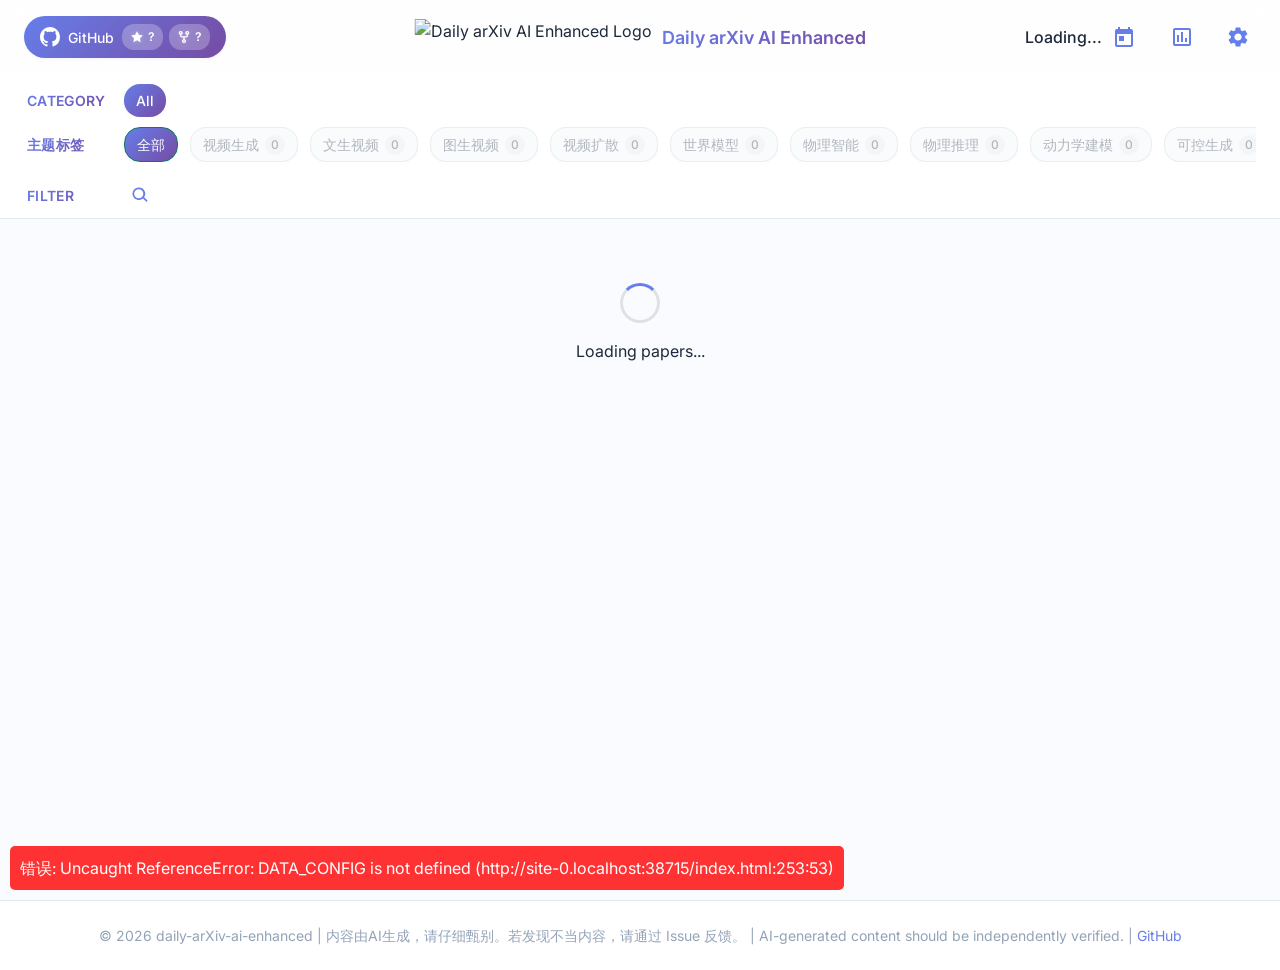
==== index.html @ a00e63d7 "feat: add daily arxiv tagging and search website" ====
<!DOCTYPE html>
<html lang="zh-CN">
<head>
    <meta charset="UTF-8">
    <meta name="viewport" content="width=device-width, initial-scale=1.0">
    <meta name="description" content="daily arxiv ai-enhanced">
    <title>Daily arXiv AI Enhanced</title>
    <link rel="icon" type="image/png" href="assets/logo2-removebg-preview.png">
    <link rel="shortcut icon" type="image/png" href="assets/logo2-removebg-preview.png">
    <link rel="stylesheet" href="css/styles.css">
    <link rel="stylesheet" href="https://fonts.googleapis.com/css2?family=Inter:wght@300;400;500;600;700&display=swap">
    <link rel="stylesheet" href="https://cdn.jsdelivr.net/npm/flatpickr/dist/flatpickr.min.css">
    <script src="https://cdn.jsdelivr.net/npm/flatpickr"></script>

    <!-- Authentication Scripts -->
    <script src="js/auth-config.js"></script>
    <script src="js/auth.js"></script>
    <!-- Data Source Configuration -->
    <script src="js/data-config.js"></script>
    <script>
        // Check authentication on page load
        Auth.requireAuth();

        // Show logout button only if password protection is enabled
        document.addEventListener('DOMContentLoaded', function() {
            const logoutButton = document.getElementById('logoutButton');
            if (logoutButton && Auth.isPasswordEnabled()) {
                logoutButton.style.display = '';
            }
        });
    </script>

    <script>
        window.onerror = function(message, source, lineno, colno, error) {
            const errorDiv = document.createElement('div');
            errorDiv.style.position = 'fixed';
            errorDiv.style.bottom = '10px';
            errorDiv.style.left = '10px';
            errorDiv.style.backgroundColor = 'rgba(255, 0, 0, 0.8)';
            errorDiv.style.color = 'white';
            errorDiv.style.padding = '10px';
            errorDiv.style.borderRadius = '5px';
            errorDiv.style.zIndex = '10000';
            errorDiv.style.maxWidth = '80%';
            errorDiv.textContent = `错误: ${message} (${source}:${lineno}:${colno})`;
            document.body.appendChild(errorDiv);
            
            setTimeout(() => errorDiv.remove(), 5000);
            
            return false;
        };
    </script>
</head>
<body>
    <div class="app-container">
        <header>
            <div class="header-content">
                <div class="header-left">
                    <a id="headerRepositoryLink" href="#" target="_blank" rel="noopener" class="github-button">
                        <svg height="20" width="20" viewBox="0 0 16 16" fill="currentColor" xmlns="http://www.w3.org/2000/svg">
                            <path fill-rule="evenodd" d="M8 0C3.58 0 0 3.58 0 8c0 3.54 2.29 6.53 5.47 7.59.4.07.55-.17.55-.38 0-.19-.01-.82-.01-1.49-2.01.37-2.53-.49-2.69-.94-.09-.23-.48-.94-.82-1.13-.28-.15-.68-.52-.01-.53.63-.01 1.08.58 1.23.82.72 1.21 1.87.87 2.33.66.07-.52.28-.87.51-1.07-1.78-.2-3.64-.89-3.64-3.95 0-.87.31-1.59.82-2.15-.08-.2-.36-1.02.08-2.12 0 0 .67-.21 2.2.82.64-.18 1.32-.27 2-.27.68 0 1.36.09 2 .27 1.53-1.04 2.2-.82 2.2-.82.44 1.1.16 1.92.08 2.12.51.56.82 1.27.82 2.15 0 3.07-1.87 3.75-3.65 3.95.29.25.54.73.54 1.48 0 1.07-.01 1.93-.01 2.2 0 .21.15.46.55.38A8.013 8.013 0 0016 8c0-4.42-3.58-8-8-8z"></path>
                        </svg>
                        <span class="github-text">GitHub</span>
                        <div class="github-stats">
                            <div class="star-badge">
                                <svg width="14" height="14" viewBox="0 0 24 24" fill="currentColor">
                                    <path d="M12 2l3.09 6.26L22 9.27l-5 4.87 1.18 6.88L12 17.77l-6.18 3.25L7 14.14 2 9.27l6.91-1.01L12 2z"/>
                                </svg>
                                <span class="star-count" id="starCount">-</span>
                            </div>
                            <div class="fork-badge">
                                <svg width="14" height="14" viewBox="0 0 16 16" fill="currentColor">
                                    <path d="M5 5.372v.878c0 .414.336.75.75.75h4.5a.75.75 0 0 0 .75-.75v-.878a2.25 2.25 0 1 1 1.5 0v.878a2.25 2.25 0 0 1-2.25 2.25h-1.5v2.128a2.251 2.251 0 1 1-1.5 0V8.5h-1.5A2.25 2.25 0 0 1 3.5 6.25v-.878a2.25 2.25 0 1 1 1.5 0ZM5 3.25a.75.75 0 1 0-1.5 0 .75.75 0 0 0 1.5 0Zm6.75.75a.75.75 0 1 0 0-1.5.75.75 0 0 0 0 1.5Zm-3 8.75a.75.75 0 1 0-1.5 0 .75.75 0 0 0 1.5 0Z"/>
                                </svg>
                                <span class="fork-count" id="forkCount">-</span>
                            </div>
                        </div>
                    </a>
                </div>
                
                <div class="header-center">
                    <a href="index.html" class="site-logo">
                        <img src="assets/logo2-removebg-preview.png" alt="Daily arXiv AI Enhanced Logo" class="logo-image">
                        <span class="site-title">Daily arXiv AI Enhanced</span>
                    </a>
                </div>
                
                <div class="header-controls">
                    <div class="date-selector">
                        <div class="date-display">
                            <span id="currentDate">Loading...</span>
                            <button id="calendarButton" class="icon-button">
                                <svg width="24" height="24" viewBox="0 0 24 24" fill="none" xmlns="http://www.w3.org/2000/svg">
                                    <path d="M19 4H18V2H16V4H8V2H6V4H5C3.89 4 3.01 4.9 3.01 6L3 20C3 21.1 3.89 22 5 22H19C20.1 22 21 21.1 21 20V6C21 4.9 20.1 4 19 4ZM19 20H5V9H19V20ZM7 11H12V16H7V11Z" fill="currentColor"/>
                                </svg>
                            </button>
                        </div>
                    </div>
                    <a href="statistic.html" class="icon-button" title="Statistics">
                        <svg width="24" height="24" viewBox="0 0 24 24" fill="none" xmlns="http://www.w3.org/2000/svg">
                            <path d="M9 17H7V10H9V17ZM13 17H11V7H13V17ZM17 17H15V13H17V17ZM19 19H5V5H19V19.1V19ZM19 3H5C3.9 3 3 3.9 3 5V19C3 20.1 3.9 21 5 21H19C20.1 21 21 20.1 21 19V5C21 3.9 20.1 3 19 3Z" fill="currentColor"/>
                        </svg>
                    </a>
                    <a href="settings.html" class="icon-button" title="Settings">
                        <svg width="24" height="24" viewBox="0 0 24 24" fill="none" xmlns="http://www.w3.org/2000/svg">
                            <path d="M19.14 12.94c.04-.3.06-.61.06-.94 0-.32-.02-.64-.07-.94l2.03-1.58c.18-.14.23-.41.12-.61l-1.92-3.32c-.12-.22-.37-.29-.59-.22l-2.39.96c-.5-.38-1.03-.7-1.62-.94l-.36-2.54c-.04-.24-.24-.41-.48-.41h-3.84c-.24 0-.43.17-.47.41l-.36 2.54c-.59.24-1.13.57-1.62.94l-2.39-.96c-.22-.08-.47 0-.59.22L2.74 8.87c-.12.21-.08.47.12.61l2.03 1.58c-.05.3-.09.63-.09.94s.02.64.07.94l-2.03 1.58c-.18.14-.23.41-.12.61l1.92 3.32c.12.22.37.29.59.22l2.39-.96c.5.38 1.03.7 1.62.94l.36 2.54c.05.24.24.41.48.41h3.84c.24 0 .44-.17.47-.41l.36-2.54c.59-.24 1.13-.56 1.62-.94l2.39.96c.22.08.47 0 .59-.22l1.92-3.32c.12-.22.07-.47-.12-.61l-2.01-1.58zM12 15.6c-1.98 0-3.6-1.62-3.6-3.6s1.62-3.6 3.6-3.6 3.6 1.62 3.6 3.6-1.62 3.6-3.6 3.6z" fill="currentColor"/>
                        </svg>
                    </a>
                    <button id="logoutButton" onclick="Auth.logout()" class="icon-button" title="Logout" style="border: none; background: transparent; cursor: pointer; color: #e74c3c; display: none;">
                        <svg width="24" height="24" viewBox="0 0 24 24" fill="none" xmlns="http://www.w3.org/2000/svg">
                            <path d="M17 7L15.59 8.41L18.17 11H8V13H18.17L15.59 15.59L17 17L22 12L17 7ZM4 5H12V3H4C2.9 3 2 3.9 2 5V19C2 20.1 2.9 21 4 21H12V19H4V5Z" fill="currentColor"/>
                        </svg>
                    </button>
                    <!-- <div class="view-controls">
                        <button id="toggleView" class="button">
                            <span class="view-icon">
                                <svg width="24" height="24" viewBox="0 0 24 24" fill="none" xmlns="http://www.w3.org/2000/svg">
                                    <path d="M4 11H9V5H4V11ZM4 18H9V12H4V18ZM10 18H15V12H10V18ZM16 18H21V12H16V18ZM10 11H15V5H10V11ZM16 5V11H21V5H16Z" fill="currentColor"/>
                                </svg>
                            </span>
                            <span>View</span>
                        </button>
                    </div> -->
                </div>
            </div>
            <div class="category-nav">
                <div class="category-label-container">
                    <span class="category-nav-label">Category</span>
                    <div class="category-scroll">
                        <button class="category-button active" data-category="all">All</button>
                        <!-- 分类按钮将通过 JavaScript 动态生成 -->
                    </div>
                </div>
                <div class="topic-label-container">
                    <span class="filter-nav-label">主题标签</span>
                    <div class="topic-scroll" id="systemTags">
                        <button class="category-button system-tag-button active" data-system-tag="all">全部</button>
                    </div>
                </div>
                <!-- Filter Tag Container -->
                <div class="filter-label-container">
                    <span class="filter-nav-label">Filter</span>
                    <!-- Text Search (magnifier-triggered) -->
                    <div id="textSearchContainer" class="text-search">
                        <button id="textSearchToggle" class="icon-button" title="Search">
                            <svg width="20" height="20" viewBox="0 0 24 24" fill="none" xmlns="http://www.w3.org/2000/svg">
                                <path d="M10.5 3a7.5 7.5 0 105.07 13.07l3.68 3.68a1 1 0 001.41-1.41l-3.68-3.68A7.5 7.5 0 0010.5 3zm0 2a5.5 5.5 0 110 11 5.5 5.5 0 010-11z" fill="currentColor"/>
                            </svg>
                        </button>
                        <div class="search-input-wrapper" style="display: none;">
                            <input id="textSearchInput" type="text" placeholder="Type to search..." aria-label="Search" />
                            <button id="textSearchClear" class="clear-x" title="Clear" style="display: none;">×</button>
                        </div>
                    </div>
                    <div class="filter-scroll" id="filterTags">
                        <!-- Authors and Keywords will be dynamically added here -->
                    </div>
                </div>
            </div>
        </header>

        <main>
            <div class="date-picker-modal" id="datePickerModal">
                <div class="date-picker-content">
                    <div class="date-picker-body">
                        <h3 class="date-picker-title">Select Date</h3>
                        <div class="flatpickr-container">
                            <input type="text" id="datepicker" placeholder="Select Date" data-input>
                        </div>
                        <div class="date-range-selector">
                            <span class="toggle-label">Range</span>
                            <label class="toggle-switch">
                                <input type="checkbox" id="dateRangeMode">
                                <span class="toggle-slider"></span>
                            </label>
                        </div>
                    </div>
                </div>
            </div>

            <div class="paper-container" id="paperContainer">
                <div class="loading-container">
                    <div class="loading-spinner"></div>
                    <p>Loading papers...</p>
                </div>
            </div>
        </main>

        <div class="paper-modal" id="paperModal">
            <div class="paper-modal-content">
                <div class="paper-modal-header">
                    <h2 id="modalTitle">Details</h2>
                    <button id="closeModal" class="icon-button">
                        <svg width="24" height="24" viewBox="0 0 24 24" fill="none" xmlns="http://www.w3.org/2000/svg">
                            <path d="M19 6.41L17.59 5L12 10.59L6.41 5L5 6.41L10.59 12L5 17.59L6.41 19L12 13.41L17.59 19L19 17.59L13.41 12L19 6.41Z" fill="currentColor"/>
                        </svg>
                    </button>
                </div>
                <div class="paper-modal-body" id="modalBody">
                </div>
                <div class="paper-modal-footer">
                    <div class="paper-navigation">
                        <span class="navigation-hint">← → to navigate • space for random</span>
                        <span id="paperPosition" class="paper-position">-</span>
                    </div>
                    <div class="paper-modal-buttons">
                    <a id="kimiChatLink" href="#" target="_blank" class="button icon-button" title="Open in KimiChat">
                        <svg width="24" height="24" viewBox="0 0 24 24" fill="none" xmlns="http://www.w3.org/2000/svg">
                            <text x="4" y="17" fill="#a42c25" font-family="Arial" font-weight="bold" font-size="14">AI</text>
                        </svg>
                    </a>
                    <a id="pdfLink" href="#" target="_blank" class="button icon-button" title="Open PDF">
                        <svg width="24" height="24" viewBox="0 0 24 24" fill="none" xmlns="http://www.w3.org/2000/svg">
                            <path d="M20 2H8C6.9 2 6 2.9 6 4V16C6 17.1 6.9 18 8 18H20C21.1 18 22 17.1 22 16V4C22 2.9 21.1 2 20 2ZM20 16H8V4H20V16ZM4 6H2V20C2 21.1 2.9 22 4 22H18V20H4V6ZM16 12V9C16 8.45 15.55 8 15 8H13V13H15C15.55 13 16 12.55 16 12ZM14 9H15V12H14V9ZM18 11H19V10H18V9H19V8H17V13H18V11ZM10 11H11C11.55 11 12 10.55 12 10V9C12 8.45 11.55 8 11 8H9V13H10V11ZM10 9H11V10H10V9Z" fill="#a42c25"/>
                        </svg>
                    </a>
                    <a id="htmlLink" href="#" target="_blank" class="button icon-button" title="Open HTML">
                        <svg width="24" height="24" viewBox="0 0 24 24" fill="none" xmlns="http://www.w3.org/2000/svg">
                            <path d="M7 17L3 12L7 7M17 17L21 12L17 7M14 5L10 19" stroke="#a42c25" stroke-width="2" stroke-linecap="round" stroke-linejoin="round"/>
                        </svg>
                    </a>
                    <a id="githubLink" href="#" target="_blank" class="button icon-button" title="Open GitHub" style="display: none;">
                        <svg width="24" height="24" viewBox="0 0 24 24" fill="none" xmlns="http://www.w3.org/2000/svg">
                            <path fill-rule="evenodd" clip-rule="evenodd" d="M12 2C6.477 2 2 6.484 2 12.017c0 4.425 2.865 8.18 6.839 9.504.5.092.682-.217.682-.483 0-.237-.008-.868-.013-1.703-2.782.605-3.369-1.343-3.369-1.343-.454-1.158-1.11-1.466-1.11-1.466-.908-.62.069-.608.069-.608 1.003.07 1.531 1.032 1.531 1.032.892 1.53 2.341 1.088 2.91.832.092-.647.35-1.088.636-1.338-2.22-.253-4.555-1.113-4.555-4.951 0-1.093.39-1.988 1.029-2.688-.103-.253-.446-1.272.098-2.65 0 0 .84-.27 2.75 1.026A9.564 9.564 0 0112 6.844c.85.004 1.705.115 2.504.337 1.909-1.296 2.747-1.027 2.747-1.027.546 1.379.202 2.398.1 2.651.64.7 1.028 1.595 1.028 2.688 0 3.848-2.339 4.695-4.566 4.943.359.309.678.92.678 1.855 0 1.338-.012 2.419-.012 2.747 0 .268.18.58.688.482A10.019 10.019 0 0022 12.017C22 6.484 17.522 2 12 2z" fill="#a42c25"/>
                        </svg>
                    </a>
                    <a id="paperLink" href="#" target="_blank" class="button icon-button primary" title="Open in arXiv">
                        <svg width="24" height="24" viewBox="0 0 246.978 110.119" fill="none" xmlns="http://www.w3.org/2000/svg">
                            <path d="M134.811 46.23l24.36-29.89c1.492-1.989 2.2-3.03 1.492-4.723a5.142 5.142 0 0 0-4.481-3.161h0a4.024 4.024 0 0 0-3.008 1.108L127.035 37.824zM168.108 102.071l-32.363-38.283-.972 1.033-7.789-9.214-7.743-9.357-4.695 5.076a4.769 4.769 0 0 0 .015 6.53l47.786 51.074a3.913 3.913 0 0 0 3.137 1.192 4.394 4.394 0 0 0 4.027-2.818c.724-1.73-.076-3.441-1.403-5.233zM121.05 64.817l6.052 6.485-26.553 28.128a2.98 2.98 0 0 1-2.275 1.194 3.449 3.449 0 0 1-3.241-2.144c-.513-1.231.166-3.15 1.122-4.168l.023-.024.021-.026 24.851-29.448m-.047-1.882l-25.76 30.524c-1.286 1.372-2.084 3.777-1.365 5.5a4.705 4.705 0 0 0 4.4 2.914 4.191 4.191 0 0 0 3.161-1.563l27.382-29.007-7.814-8.372zM69.406 31.884c1.859 0 3.1 1.24 3.985 3.453 1.062-2.213 2.568-3.453 4.694-3.453h14.878a4.062 4.062 0 0 1 4.074 4.074v7.828c0 2.656-1.327 4.074-4.074 4.074-2.656 0-4.074-1.418-4.074-4.074V40.03H78.35a2.411 2.411 0 0 0-2.656 2.745v27.188h10.007c2.658 0 4.074 1.329 4.074 4.074s-1.416 4.074-4.074 4.074H59.311c-2.659 0-3.986-1.328-3.986-4.074s1.327-4.074 3.986-4.074h8.236V40.03h-7.263c-2.656 0-3.985-1.329-3.985-4.074 0-2.658 1.329-4.074 3.985-4.074zM181.068 31.884c2.656 0 4.074 1.416 4.074 4.074v34.007h10.1c2.746 0 4.074 1.329 4.074 4.074s-1.328 4.074-4.074 4.074h-28.607c-2.656 0-4.074-1.328-4.074-4.074s1.418-4.074 4.074-4.074h10.362V40.03h-8.533c-2.744 0-4.073-1.329-4.073-4.074 0-2.658 1.329-4.074 4.073-4.074zm4.22-17.615a5.859 5.859 0 1 1-5.819-5.819 5.9 5.9 0 0 1 5.819 5.819zM246.978 35.958a4.589 4.589 0 0 1-.267 1.594L231.835 75.63a3.722 3.722 0 0 1-3.721 2.48h-5.933a3.689 3.689 0 0 1-3.808-2.48l-15.055-38.081a3.23 3.23 0 0 1-.355-1.594 4.084 4.084 0 0 1 4.164-4.074 3.8 3.8 0 0 1 3.718 2.656l14.348 36.134 13.9-36.134a3.8 3.8 0 0 1 3.72-2.656 4.084 4.084 0 0 1 4.165 4.077zM32.445 31.884c5.018 0 8.206 3.312 8.206 8.4v37.831H5.143A4.813 4.813 0 0 1 0 73.186V60.157a8.256 8.256 0 0 1 7-8.148l25.507-3.572v-8.4H4.141A4.014 4.014 0 0 1 0 35.958c0-2.87 2.143-4.074 4.355-4.074zm.059 38.081V56.672l-24.354 3.4v9.9zM90.373 1.25h.077c1 .024 2.236 1.245 2.589 1.669l.023.028.024.026 46.664 50.433a3.173 3.173 0 0 1-.034 4.336l-4.893 5.2-6.876-8.134L88.487 7.13c-1.508-2.166-1.617-2.836-1.191-3.858a3.353 3.353 0 0 1 3.077-2.02m0-1.25a4.606 4.606 0 0 0-4.231 2.789c-.705 1.692-.2 2.88 1.349 5.1l39.493 47.722 7.789 9.214 5.853-6.221a4.417 4.417 0 0 0 .042-6.042L94.004 2.13S92.291.05 90.48.006z" fill="#a42c25"/>
                        </svg>
                    </a>
                    </div>
                </div>
            </div>
        </div>
    </div>
    
    <footer>
        <div class="footer-content">
            <p>&copy; 2026 daily-arXiv-ai-enhanced | 内容由AI生成，请仔细甄别。若发现不当内容，请通过 Issue 反馈。 | AI-generated content should be independently verified. | <a id="repositoryLink" href="#" target="_blank" rel="noopener">GitHub</a></p>
        </div>
    </footer>

    <!-- 回到顶部按钮 -->
    <button id="backToTop" class="back-to-top" title="back to top">
        <svg width="24" height="24" viewBox="0 0 24 24" fill="none" xmlns="http://www.w3.org/2000/svg">
            <path d="M7 14L12 9L17 14" stroke="currentColor" stroke-width="2" stroke-linecap="round" stroke-linejoin="round"/>
        </svg>
    </button>

    <script src="js/app.js?v=1.1.0"></script>
    <script>
        const repositoryUrl = `https://github.com/${DATA_CONFIG.repoOwner}/${DATA_CONFIG.repoName}`;
        document.getElementById('repositoryLink').href = repositoryUrl;
        document.getElementById('headerRepositoryLink').href = repositoryUrl;
    </script>
</body>
</html>
---- css/styles.css ----
/* 基础样式 */
:root {
  --primary-color: #667eea;
  --secondary-color: #764ba2;
  --accent-color: #6d2dad;
  --gradient-primary: linear-gradient(135deg, #667eea 0%, #764ba2 100%);
  --gradient-light: linear-gradient(135deg, #e0e7ff 0%, #f3e8ff 100%);
  --background-color: #fafbff;
  --card-bg-color: #ffffff;
  --background-hover: #f1f5f9;
  --text-color: #1e293b;
  --text-secondary: #475569;
  --text-tertiary: #94a3b8;
  --border-color: #e2e8f0;
  --border-accent: rgba(102, 126, 234, 0.2);
  --shadow-sm: 0 1px 3px rgba(102, 126, 234, 0.1);
  --shadow-md: 0 4px 15px rgba(102, 126, 234, 0.15);
  --shadow-lg: 0 8px 25px rgba(102, 126, 234, 0.2);
  --radius-sm: 8px;
  --radius-md: 12px;
  --transition: all 0.2s ease;
  --match-highlight: rgba(255, 223, 77, 0.22); /* 更明显的浅黄色背景 */
  --gold-color: #ffd700;
  --gold-dark: #d4af37;
  --gold-gradient: linear-gradient(135deg, #ffd700 0%, #d4af37 100%);
  --author-color: #10b981;
  --author-gradient: linear-gradient(135deg, #10b981 0%, #059669 100%);
  --keyword-color: #8b5cf6;
  --keyword-gradient: linear-gradient(135deg, #8b5cf6 0%, #7c3aed 100%);
}

* {
  margin: 0;
  padding: 0;
  box-sizing: border-box;
}

body {
  font-family: 'Inter', -apple-system, BlinkMacSystemFont, 'Segoe UI', Roboto, Helvetica, Arial, sans-serif;
  background-color: var(--background-color);
  color: var(--text-color);
  line-height: 1.5;
  -webkit-font-smoothing: antialiased;
  -moz-osx-font-smoothing: grayscale;
}

a {
  color: var(--primary-color);
  text-decoration: none;
}

a:hover {
  text-decoration: underline;
}

button {
  cursor: pointer;
  border: none;
  background: none;
  font: inherit;
  color: inherit;
}

.button {
  display: inline-flex;
  align-items: center;
  justify-content: center;
  gap: 8px;
  padding: 8px 16px;
  border-radius: var(--radius-sm);
  font-weight: 500;
  transition: var(--transition);
  background-color: var(--background-hover);
}

.button:hover {
  background-color: var(--border-color);
}

.button.primary {
  background: var(--gradient-primary);
  color: white;
  box-shadow: var(--shadow-sm);
}

.button.primary:hover {
  box-shadow: var(--shadow-md);
  transform: translateY(-1px);
}

.icon-button {
  display: flex;
  align-items: center;
  justify-content: center;
  width: 36px;
  height: 36px;
  border-radius: 50%;
  transition: var(--transition);
  color: var(--primary-color);
}

.icon-button:hover {
  background-color: rgba(102, 126, 234, 0.1);
}

/* 视图控制按钮样式 */
.view-controls {
  display: flex;
  align-items: center;
  gap: 4px;
}

.view-icon {
  display: flex;
  align-items: center;
  justify-content: center;
  margin-right: 2px;
  color: var(--primary-color);
  font-size: 14px;
}

.view-controls .button {
  border: 1px solid var(--border-accent);
  background-color: rgba(102, 126, 234, 0.05);
  padding: 4px 10px;
  font-size: 13px;
}

.view-controls .button:hover {
  background-color: rgba(102, 126, 234, 0.1);
}

.view-controls .button.active {
  background-color: rgba(102, 126, 234, 0.15);
  border-color: var(--primary-color);
  color: var(--primary-color);
  font-weight: 500;
}

/* 布局容器 */
.app-container {
  display: flex;
  flex-direction: column;
  min-height: 100vh;
}

/* 页头 */
header {
  position: sticky;
  top: 0;
  z-index: 100;
  background-color: rgba(255, 255, 255, 0.8);
  backdrop-filter: blur(10px);
  -webkit-backdrop-filter: blur(10px);
  border-bottom: 1px solid var(--border-color);
}

.header-content {
  display: flex;
  justify-content: space-between;
  align-items: center;
  padding: 16px 24px;
  max-width: 1440px;
  margin: 0 auto;
  width: 100%;
}

.header-left {
  display: flex;
  align-items: center;
  gap: 16px;
}

.header-center {
  display: flex;
  align-items: center;
  justify-content: center;
  position: absolute;
  left: 50%;
  transform: translateX(-50%);
}

.site-logo {
  display: flex;
  align-items: center;
  gap: 10px;
  text-decoration: none !important;
  color: var(--text-color);
  transition: var(--transition);
}

.site-logo:hover {
  text-decoration: none;
  opacity: 0.9;
}

.logo-image {
  height: 36px;
  width: auto;
}

.site-title {
  font-size: 18px;
  font-weight: 600;
  background: var(--gradient-primary);
  -webkit-background-clip: text;
  -webkit-text-fill-color: transparent;
  background-clip: text;
}

.header-content h1 {
  font-size: 20px;
  font-weight: 600;
}

.github-button {
  display: flex;
  align-items: center;
  gap: 8px;
  padding: 8px 16px;
  border-radius: 24px;
  background: var(--gradient-primary);
  color: white;
  font-size: 14px;
  font-weight: 500;
  transition: var(--transition);
  text-decoration: none !important;
  box-shadow: var(--shadow-sm);
}

.github-button:hover {
  background: var(--gradient-primary);
  text-decoration: none !important;
  transform: translateY(-1px);
  color: white;
  box-shadow: var(--shadow-md);
}

.github-button svg {
  fill: white;
}

.github-text {
  font-weight: 500;
}

.github-stats {
  display: flex;
  gap: 6px;
}

.star-badge,
.fork-badge {
  display: flex;
  align-items: center;
  gap: 4px;
  background-color: rgba(255, 255, 255, 0.25);
  border-radius: 12px;
  padding: 4px 8px;
  font-size: 12px;
  font-weight: 600;
}

.star-badge svg {
  fill: white;
  filter: drop-shadow(0 0 2px rgba(255, 255, 255, 0.3));
}

.fork-badge svg {
  fill: white;
  filter: drop-shadow(0 0 2px rgba(255, 255, 255, 0.3));
}

.star-count,
.fork-count {
  color: white;
  font-weight: 600;
}

.header-controls {
  display: flex;
  align-items: center;
  gap: 20px;
}

.date-selector {
  display: flex;
  align-items: center;
  gap: 8px;
  border-radius: var(--radius-sm);
  padding: 2px;
}

.date-display {
  display: flex;
  align-items: center;
  gap: 4px;
  font-weight: 500;
  color: var(--text-color);
}

/* 类别导航栏 */
.category-nav {
  background-color: rgba(255, 255, 255, 0.8);
  backdrop-filter: blur(10px);
  -webkit-backdrop-filter: blur(10px);
  position: sticky;
  top: 70px;
  z-index: 10;
  display: flex;
  flex-direction: column;
  align-items: center; /* 居中显示 */
}

.category-nav::-webkit-scrollbar {
  display: none;
}

.category-label-container {
  display: flex;
  align-items: center;
  max-width: 1440px; /* 与main容器的max-width相同 */
  width: 100%;
  padding: 10px 24px 5px 24px; /* 减少上下内边距 */
  margin: 0 auto; /* 居中显示 */
  position: relative;
}

.category-nav-label, .filter-nav-label {
  font-weight: 600;
  background: var(--gradient-primary);
  -webkit-background-clip: text;
  -webkit-text-fill-color: transparent;
  background-clip: text;
  margin-right: 8px; /* 减少右侧间距 */
  white-space: nowrap;
  min-width: 90px; /* 减少宽度从120px到90px */
  letter-spacing: 0.3px; /* 减少字母间距 */
  font-size: 14px; /* 减小字体大小 */
  text-transform: uppercase;
  opacity: 1; /* 增加不透明度 */
  position: relative;
  z-index: 1;
  padding-left: 3px; /* 减少左侧内边距 */
}

/* 删除装饰线的CSS规则 */
.category-nav-label::after, .keyword-nav-label::after {
  content: none; /* 移除装饰线 */
}

.category-scroll {
  display: flex;
  overflow-x: auto;
  gap: 10px;
  -ms-overflow-style: none;
  scrollbar-width: none;
  width: 100%;
  justify-content: flex-start; /* 改为左对齐 */
  flex-wrap: nowrap; /* 禁止换行 */
  white-space: nowrap; /* 确保内容不会换行 */
  /* 添加鼠标滚轮横向滚动支持 */
  overflow-y: hidden;
}

.filter-scroll {
  display: flex;
  overflow-x: auto;
  gap: 10px;
  -ms-overflow-style: none;
  scrollbar-width: none;
  width: 100%;
  justify-content: flex-start; /* 改为左对齐 */
  flex-wrap: nowrap; /* 禁止换行 */
  white-space: nowrap; /* 确保内容不会换行 */
  /* 添加鼠标滚轮横向滚动支持 */
  overflow-y: hidden;
}

.topic-label-container {
  display: flex;
  align-items: center;
  max-width: 1440px;
  width: 100%;
  padding: 5px 24px;
  margin: 0 auto;
}

.topic-scroll {
  display: flex;
  width: 100%;
  gap: 8px;
  overflow-x: auto;
  overflow-y: hidden;
  scrollbar-width: none;
  white-space: nowrap;
}

.topic-scroll::-webkit-scrollbar {
  display: none;
}

.system-tag-button {
  border: 1px solid rgba(16, 120, 92, 0.2);
  background: rgba(16, 120, 92, 0.07);
  color: #0b6b52;
  cursor: pointer;
}

.system-tag-button.active {
  background: #10785c;
  border-color: #10785c;
  color: #fff;
}

.system-tag-button:disabled {
  opacity: 0.42;
  cursor: default;
}

/* Text search UI */
.text-search {
  display: inline-flex;
  align-items: center;
  gap: 8px;
  margin-right: 8px;
}

.text-search .search-input-wrapper {
  display: inline-flex;
  align-items: center;
  gap: 6px;
  background-color: var(--background-hover);
  border: 1px solid var(--border-accent);
  border-radius: 16px;
  padding: 4px 8px;
}

#textSearchInput {
  border: none;
  outline: none;
  background: transparent;
  font-size: 14px;
  color: var(--text-color);
  width: 220px;
}

.text-search .clear-x {
  width: 22px;
  height: 22px;
  border-radius: 50%;
  background-color: rgba(0,0,0,0.08);
  color: var(--text-secondary);
  display: inline-flex;
  align-items: center;
  justify-content: center;
}

.text-search .clear-x:hover {
  background-color: rgba(0,0,0,0.14);
}

.filter-scroll::-webkit-scrollbar {
  display: none;
}

.filter-label-container {
  display: flex;
  align-items: center;
  max-width: 1440px; /* 与main容器的max-width相同 */
  width: 100%;
  padding: 10px 24px 5px 24px; /* 与category标签容器保持一致 */
  margin: 0 auto; /* 居中显示 */
  position: relative;
}

.category-button {
  display: inline-flex;
  align-items: center;
  justify-content: center;
  flex-shrink: 0;
  padding: 6px 12px;
  background-color: var(--background-hover);
  border-radius: 16px;
  font-size: 14px;
  font-weight: 500;
  color: var(--text-secondary);
  transition: var(--transition);
  white-space: nowrap;
  margin: 0 2px;
  box-shadow: 0 1px 2px rgba(0, 0, 0, 0.04);
}

.keyword-tag {
  display: inline-flex;
  align-items: center;
  justify-content: center;
  flex-shrink: 0;
  padding: 6px 12px;
  background-color: var(--background-hover);
  border-radius: 16px;
  font-size: 14px;
  font-weight: 500;
  color: var(--text-secondary);
  transition: var(--transition);
  white-space: nowrap;
  cursor: pointer;
  margin: 0 2px;
  box-shadow: 0 1px 2px rgba(0, 0, 0, 0.04);
}

.category-count {
  display: inline-flex;
  align-items: center;
  justify-content: center;
  margin-left: 6px;
  min-width: 20px;
  height: 20px;
  background-color: rgba(0, 0, 0, 0.05);
  border-radius: 10px;
  font-size: 12px;
  padding: 0 6px;
  transition: var(--transition);
}

.category-button:hover {
  background-color: var(--border-color);
  color: var(--text-color);
}

.keyword-tag:hover {
  background-color: var(--border-color);
  color: var(--text-color);
}

.category-button.active {
  background: var(--gradient-primary);
  color: white;
  box-shadow: var(--shadow-sm);
}

/* 作者按钮样式 */
.author-button {
  background-color: rgba(102, 126, 234, 0.08); /* primary tint */
  color: var(--primary-color);
  border: 1px solid rgba(102, 126, 234, 0.25);
}

.author-button:hover {
  background-color: rgba(102, 126, 234, 0.12);
  border-color: rgba(102, 126, 234, 0.35);
}

.author-button.active {
  background: var(--gradient-primary);
  color: white;
  border-color: var(--primary-color);
  box-shadow: 0 2px 8px rgba(102, 126, 234, 0.25);
}

/* 关键词按钮样式 */
.keyword-button {
  background-color: rgba(167, 139, 250, 0.10); /* accent tint */
  color: var(--accent-color);
  border: 1px solid rgba(167, 139, 250, 0.25);
}

.keyword-button:hover {
  background-color: rgba(167, 139, 250, 0.14);
  border-color: rgba(167, 139, 250, 0.35);
}

.keyword-button.active {
  background: linear-gradient(135deg, var(--accent-color) 0%, var(--secondary-color) 100%);
  color: white;
  border-color: var(--accent-color);
  box-shadow: 0 2px 8px rgba(167, 139, 250, 0.25);
}

.keyword-tag.active {
  background: var(--gradient-primary);
  color: white;
  box-shadow: var(--shadow-sm);
}

.category-button.active .category-count {
  background-color: rgba(255, 255, 255, 0.3);
  color: #fff;
}

/* 标签动画效果 */
.keyword-tag.tag-appear,
.category-button.tag-appear {
  animation: tagAppear 0.3s ease;
}

.keyword-tag.tag-highlight,
.category-button.tag-highlight {
  animation: tagHighlight 1s ease;
}

@keyframes tagAppear {
  0% {
    opacity: 0;
    transform: translateY(10px);
  }
  100% {
    opacity: 1;
    transform: translateY(0);
  }
}

@keyframes tagHighlight {
  0% {
    transform: scale(1);
    box-shadow: 0 0 0 rgba(102, 126, 234, 0.4);
  }
  50% {
    transform: scale(1.05);
    box-shadow: 0 0 8px rgba(102, 126, 234, 0.6);
  }
  100% {
    transform: scale(1);
    box-shadow: 0 0 0 rgba(102, 126, 234, 0.4);
  }
}

/* 主要内容区域 */
main {
  flex: 1;
  padding: 0 24px 24px 24px; /* 修改上边距为0，保持左右下边距 */
  max-width: 1440px;
  margin: 0 auto;
  width: 100%;
}

/* 论文容器 - 网格视图 */
.paper-container {
  display: grid;
  grid-template-columns: repeat(auto-fill, minmax(350px, 1fr));
  gap: 30px;
  margin-top: 24px;
  align-items: flex-start;
}

/* 论文容器 - 列表视图 */
.paper-container.list-view {
  display: flex;
  flex-direction: column;
  gap: 20px;
}

/* 论文卡片 - 网格视图 */
.paper-card {
  background-color: var(--card-bg-color);
  border-radius: var(--radius-md);
  box-shadow: var(--shadow-sm);
  overflow: visible;
  transition: var(--transition);
  cursor: pointer;
  height: auto;
  min-height: 100%;
  display: flex;
  flex-direction: column;
  position: relative;
}

.paper-card:hover {
  box-shadow: var(--shadow-md);
  transform: translateY(-2px);
  background-color: var(--background-light);
}

.paper-card-header {
  padding: 16px;
  border-bottom: 1px solid var(--border-color);
}

.paper-card-title {
  font-size: 16px;
  font-weight: 600;
  margin-bottom: 12px;
  line-height: 1.5;
  overflow: visible;
}

.paper-card-authors {
  font-size: 14px;
  color: var(--text-secondary);
  margin-bottom: 12px;
  line-height: 1.4;
  overflow: visible;
}

/* 作者列表项样式 */
.paper-card-authors .author-item {
  display: inline;
  white-space: nowrap;
}

/* 作者省略号样式 */
.paper-card-authors .author-ellipsis {
  display: inline;
  color: var(--text-tertiary);
  font-weight: 500;
  margin: 0 2px;
  user-select: none;
}

.paper-card-categories {
  display: flex;
  flex-wrap: wrap;
  gap: 6px;
  margin-bottom: 6px;
}

.paper-card-topics,
.modal-topic-tags {
  display: flex;
  flex-wrap: wrap;
  gap: 6px;
  margin-top: 8px;
}

.paper-topic-tag {
  border: 1px solid rgba(16, 120, 92, 0.25);
  background: rgba(16, 120, 92, 0.08);
  color: #0b6b52;
  border-radius: 4px;
  padding: 3px 7px;
  font-size: 12px;
  line-height: 1.25;
  cursor: pointer;
}

.modal-topic-tags .paper-topic-tag {
  cursor: default;
}

.category-tag {
  font-size: 12px;
  padding: 2px 8px;
  border-radius: 12px;
  background-color: var(--background-hover);
  color: var(--text-secondary);
  border: 1px solid var(--border-accent);
}

.paper-card-body {
  padding: 20px;
  flex-grow: 1;
  display: flex;
  flex-direction: column;
}

.paper-card-summary {
  font-size: 14px;
  color: var(--text-secondary);
  line-height: 1.5;
  overflow: visible;
  margin-bottom: 20px;
  border-left: 3px solid var(--primary-color);
  padding-left: 12px;
  background-color: rgba(102, 126, 234, 0.05);
  padding: 12px;
  border-radius: 6px;
}

.paper-card-footer {
  margin-top: auto;
  display: flex;
  justify-content: space-between;
  align-items: center;
}

.paper-card-date {
  font-size: 12px;
  color: var(--text-tertiary);
}

.paper-card-link {
  font-size: 14px;
  color: var(--primary-color);
  font-weight: 500;
}

/* 论文卡片 - 列表视图 */
.list-view .paper-card {
  flex-direction: row;
  align-items: center;
  padding: 16px;
  gap: 20px;
}

.list-view .paper-card-header {
  padding: 0;
  border-bottom: none;
  flex: 1;
}

.list-view .paper-card-body {
  padding: 0;
  flex: 2;
}

.list-view .paper-card-footer {
  margin-top: 0;
  padding: 0;
  flex: 0 0 auto;
}

/* 论文详情模态框 */
.paper-modal {
  display: none;
  position: fixed;
  top: 0;
  left: 0;
  width: 100%;
  height: 100%;
  background-color: rgba(0, 0, 0, 0.5);
  z-index: 1000;
  overflow-y: auto;
  backdrop-filter: blur(5px);
  -webkit-backdrop-filter: blur(5px);
}

.paper-modal.active {
  display: flex;
  justify-content: center;
  align-items: flex-start;
}

.paper-modal-content {
  background-color: var(--card-bg-color);
  border-radius: var(--radius-md);
  box-shadow: var(--shadow-md);
  width: 90%;
  max-width: 800px;
  margin: 60px auto;
  max-height: calc(100vh - 120px);
  display: flex;
  flex-direction: column;
  animation: modalFadeIn 0.3s ease;
}

@keyframes modalFadeIn {
  from {
    opacity: 0;
    transform: translateY(20px);
  }
  to {
    opacity: 1;
    transform: translateY(0);
  }
}

.paper-modal-header {
  padding: 20px;
  border-bottom: 1px solid var(--border-color);
  display: flex;
  justify-content: space-between;
  align-items: center;
  position: relative;
}

.paper-modal-header h2 {
  font-size: 20px;
  font-weight: 600;
}

.paper-modal-body {
  padding: 20px;
  overflow-y: auto;
  flex: 1;
}

.paper-modal-body h3 {
  font-size: 18px;
  font-weight: 600;
  margin-bottom: 16px;
}

.paper-modal-body p {
  margin-bottom: 16px;
  line-height: 1.6;
}

.paper-modal-footer {
  display: flex;
  justify-content: space-between;
  align-items: center;
  gap: 8px;
  padding: 16px;
  border-top: 1px solid var(--border-color);
}

.paper-navigation {
  display: flex;
  flex-direction: column;
  align-items: flex-start;
  gap: 4px;
}

.paper-modal-buttons {
  display: flex;
  gap: 8px;
  align-items: center;
}

.paper-modal-footer .button.icon-button {
  width: 40px;
  height: 40px;
  padding: 8px;
  display: flex;
  align-items: center;
  justify-content: center;
  transition: all 0.2s ease;
  position: relative;
  border: none;
  background: none;
}

.paper-modal-footer .button.icon-button:not(.primary) {
  color: var(--text-primary);
}

.paper-modal-footer .button.icon-button:not(.primary):hover {
  color: var(--primary-color);
  transform: translateY(-1px);
}

/* Special styling for arXiv logo */
.paper-modal-footer #paperLink svg {
  width: 60px;
  height: 27px;
  margin: -2px -10px;
}

.paper-modal-footer .button.icon-button.primary {
  background: none;
}

.paper-modal-footer .button.icon-button.primary:hover {
  transform: translateY(-1px);
}

/* Tooltip styles */
.paper-modal-footer .button.icon-button::after {
  content: attr(title);
  position: absolute;
  bottom: 100%;
  left: 50%;
  transform: translateX(-50%);
  padding: 4px 8px;
  background-color: rgba(0, 0, 0, 0.8);
  color: white;
  font-size: 12px;
  border-radius: 4px;
  white-space: nowrap;
  opacity: 0;
  visibility: hidden;
  transition: all 0.2s ease;
  pointer-events: none;
  margin-bottom: 5px;
}

.paper-modal-footer .button.icon-button:hover::after {
  opacity: 1;
  visibility: visible;
}

.navigation-hint {
  font-size: 12px;
  color: var(--text-tertiary);
  font-weight: 500;
}

.paper-position {
  font-size: 14px;
  color: var(--text-secondary);
  font-weight: 600;
}

/* 日期选择器样式 */
.date-picker-modal {
  position: fixed;
  top: 0;
  left: 0;
  right: 0;
  bottom: 0;
  background-color: rgba(0, 0, 0, 0.5);
  display: flex;
  align-items: center;
  justify-content: center;
  z-index: 1000;
  opacity: 0;
  visibility: hidden;
  transition: var(--transition);
  backdrop-filter: blur(5px);
  -webkit-backdrop-filter: blur(5px);
  pointer-events: none;
}

.date-picker-modal.active {
  opacity: 1;
  visibility: visible;
  pointer-events: auto;
}

.date-picker-content {
  background-color: var(--card-bg-color);
  border-radius: var(--radius-md);
  box-shadow: 0 10px 25px rgba(0, 0, 0, 0.1);
  width: 100%;
  max-width: 360px;
  max-height: 90vh;
  overflow-y: auto;
  animation: modalFadeIn 0.3s ease forwards;
  padding: 24px;
  border: 1px solid rgba(0, 0, 0, 0.08);
}

.date-picker-header {
  display: flex;
  justify-content: space-between;
  align-items: center;
  padding: 16px 20px;
  border-bottom: 1px solid var(--border-color);
}

.date-picker-header h3 {
  font-size: 18px;
  font-weight: 600;
}

.date-picker-body {
  padding: 0;
}

.date-picker-title {
  font-size: 18px;
  font-weight: 600;
  margin: 0 0 16px 0;
  color: var(--primary-color);
  text-align: center;
}

.flatpickr-container {
  margin-bottom: 20px;
  width: 100%;
}

.flatpickr-container input {
  display: none;
}

/* Make flatpickr calendar take full width */
.flatpickr-calendar {
  width: 100% !important;
  max-width: 100% !important;
  padding: 0 !important;
  box-sizing: border-box !important;
  background: transparent !important;
  box-shadow: none !important;
  border: none !important;
}

.flatpickr-months {
  width: 100% !important;
  padding: 0;
  margin-bottom: 10px;
  background-color: transparent !important;
}

.flatpickr-month {
  background-color: transparent !important;
  color: var(--text-color) !important;
}

.flatpickr-current-month {
  padding: 0 !important;
  font-size: 18px !important;
  font-weight: 600 !important;
}

.flatpickr-monthDropdown-months {
  font-weight: 600 !important;
  color: var(--text-color) !important;
}

.flatpickr-prev-month, .flatpickr-next-month {
  padding: 5px !important;
  fill: var(--primary-color) !important;
  color: var(--primary-color) !important;
}

.flatpickr-prev-month:hover, .flatpickr-next-month:hover {
  background-color: rgba(0, 0, 0, 0.05) !important;
  border-radius: 50% !important;
}

.flatpickr-weekdays {
  width: 100% !important;
  background-color: transparent !important;
  margin-bottom: 5px;
}

.flatpickr-weekday {
  height: 28px;
  line-height: 28px;
  flex: 1;
  background-color: transparent !important;
  color: var(--text-secondary) !important;
  font-weight: 500 !important;
  font-size: 14px !important;
}

.flatpickr-days {
  width: 100% !important;
  display: flex !important;
  justify-content: center !important;
  background-color: transparent !important;
}

.dayContainer {
  width: 100% !important;
  min-width: 100% !important;
  max-width: 100% !important;
  display: flex !important;
  flex-wrap: wrap !important;
  /* justify-content: flex-start !important; */
  padding: 0 !important;
}

.flatpickr-day {
  margin: 2px;
  height: 36px !important;
  line-height: 36px !important;
  border-radius: 50% !important;
  /* max-width: 36px !important; */
  width: calc(100% / 7 ) !important;
  flex: 0 0 calc(100% / 7 ) !important;
  display: inline-flex !important;
  justify-content: center !important;
  align-items: center !important;
  box-sizing: border-box !important;
  font-weight: 400 !important;
  color: var(--text-color) !important;
  border: none !important;
}

.flatpickr-day.today {
  border: none !important;
  background-color: rgba(102, 126, 234, 0.1) !important;
  color: var(--primary-color) !important;
  font-weight: 600 !important;
}

.flatpickr-day.selected, 
.flatpickr-day.startRange, 
.flatpickr-day.endRange, 
.flatpickr-day.selected.inRange, 
.flatpickr-day.startRange.inRange, 
.flatpickr-day.endRange.inRange, 
.flatpickr-day.selected:focus, 
.flatpickr-day.startRange:focus, 
.flatpickr-day.endRange:focus, 
.flatpickr-day.selected:hover, 
.flatpickr-day.startRange:hover, 
.flatpickr-day.endRange:hover, 
.flatpickr-day.selected.prevMonthDay, 
.flatpickr-day.startRange.prevMonthDay, 
.flatpickr-day.endRange.prevMonthDay, 
.flatpickr-day.selected.nextMonthDay, 
.flatpickr-day.startRange.nextMonthDay, 
.flatpickr-day.endRange.nextMonthDay {
  background: var(--gradient-primary) !important;
  border-color: var(--primary-color) !important;
  color: white !important;
  font-weight: 600 !important;
  box-shadow: var(--shadow-sm) !important;
}

.flatpickr-day.inRange, 
.flatpickr-day.prevMonthDay.inRange, 
.flatpickr-day.nextMonthDay.inRange, 
.flatpickr-day.today.inRange, 
.flatpickr-day.prevMonthDay.today.inRange, 
.flatpickr-day.nextMonthDay.today.inRange {
  background: rgba(102, 126, 234, 0.15) !important;
  border-color: transparent !important;
  color: var(--text-color) !important;
  box-shadow: none !important;
}

.flatpickr-day:hover, 
.flatpickr-day.prevMonthDay:hover, 
.flatpickr-day.nextMonthDay:hover, 
.flatpickr-day:focus, 
.flatpickr-day.prevMonthDay:focus, 
.flatpickr-day.nextMonthDay:focus {
  background: rgba(0, 0, 0, 0.05) !important;
  border-color: transparent !important;
}

.flatpickr-day.flatpickr-disabled, 
.flatpickr-day.flatpickr-disabled:hover,
.flatpickr-day.prevMonthDay, 
.flatpickr-day.nextMonthDay, 
.flatpickr-day.notAllowed {
  color: rgba(57, 57, 57, 0.3) !important;
  background: transparent !important;
  cursor: not-allowed;
}

.date-range-selector {
  display: flex;
  align-items: center;
  justify-content: center;
  padding: 12px 0;
  border-top: 1px solid var(--border-color);
  background-color: rgba(0, 0, 0, 0.02);
  border-radius: 0 0 var(--radius-md) var(--radius-md);
  margin: 16px -24px -24px -24px;
}

.toggle-switch {
  position: relative;
  display: inline-block;
  width: 42px;
  height: 22px;
  margin: 0 10px;
}

.toggle-switch input {
  opacity: 0;
  width: 0;
  height: 0;
}

.toggle-slider {
  position: absolute;
  cursor: pointer;
  top: 0;
  left: 0;
  right: 0;
  bottom: 0;
  background-color: var(--border-color);
  transition: .3s;
  border-radius: 24px;
  box-shadow: inset 0 1px 3px rgba(0, 0, 0, 0.1);
}

.toggle-slider:before {
  position: absolute;
  content: "";
  height: 16px;
  width: 16px;
  left: 3px;
  top: 50%;
  transform: translateY(-50%);
  background-color: white;
  transition: .3s;
  border-radius: 50%;
  box-shadow: 0 1px 3px rgba(0, 0, 0, 0.15);
}

input:checked + .toggle-slider {
  background: var(--gradient-primary);
}

input:focus + .toggle-slider {
  box-shadow: inset 0 1px 3px rgba(0, 0, 0, 0.1), 0 0 0 2px rgba(102, 126, 234, 0.2);
}

input:checked + .toggle-slider:before {
  transform: translate(20px, -50%);
}

.toggle-label {
  font-size: 13px;
  font-weight: 500;
  color: var(--text-secondary);
  user-select: none;
  min-width: 40px;
  text-align: center;
}

@media (max-width: 768px) {
  .header-content {
    padding: 12px 16px;
  }
  
  .header-center {
    position: static;
    transform: none;
    margin-bottom: 8px;
  }
  
  .header-left {
    display: none;
  }
  
  .header-controls {
    margin-left: auto;
  }
  
  .category-scroll {
    padding: 8px 16px;
    max-width: 100%; /* 在移动端占满宽度 */
    justify-content: flex-start; /* 在移动端左对齐 */
    flex-wrap: nowrap; /* 确保不换行 */
  }
  
  .filter-scroll {
    padding: 0 16px 8px;
    margin-top: -4px;
    gap: 6px;
    max-width: 100%; /* 在移动端占满宽度 */
    justify-content: flex-start; /* 在移动端左对齐 */
    flex-wrap: nowrap; /* 确保不换行 */
  }

  .topic-label-container {
    padding: 4px 16px;
  }
  
  .category-button, .keyword-tag {
    padding: 4px 10px;
    font-size: 12px;
    border-radius: 14px;
    margin: 0 2px; /* 调整为水平边距 */
  }
  
  main {
    padding: 0 16px 16px 16px; /* 调整与类别/关键词区域保持一致 */
    padding-left: 10px;
  }
  
  .paper-container {
    padding: 0;
    margin-top: 16px;
  }
  
  .keyword-tag-container {
    margin: 6px 16px 0;
    padding: 8px 12px;
  }
  
  .keyword-tag-header {
    margin-bottom: 6px;
  }
  
  .keyword-tags {
    gap: 6px;
    min-height: 24px;
    padding: 4px;
  }
  
  .keyword-tags .keyword-tag {
    padding: 3px 8px;
    font-size: 12px;
    border-radius: 12px;
  }
  
  .list-view .paper-card {
    flex-direction: column;
  }
  
  .list-view .paper-card-header,
  .list-view .paper-card-body {
    width: 100%;
  }
  
  .paper-modal-content {
    width: 95%;
    max-height: 85vh;
  }
  
  .paper-sections {
    flex-direction: column;
  }
  
  .date-picker-content {
    width: 95%;
  }
}

/* 加载状态 */
.loading-container {
  display: flex;
  flex-direction: column;
  align-items: center;
  justify-content: center;
  padding: 40px;
  grid-column: 1 / -1;
}

.loading-spinner {
  width: 40px;
  height: 40px;
  border: 3px solid rgba(0, 0, 0, 0.1);
  border-radius: 50%;
  border-top-color: var(--primary-color);
  animation: spinner 1s linear infinite;
  margin-bottom: 16px;
}

@keyframes spinner {
  to {
    transform: rotate(360deg);
  }
}

/* 页脚 */
footer {
  background-color: #fff;
  border-top: 1px solid var(--border-color);
  padding: 24px;
  margin-top: auto;
}

.footer-content {
  max-width: 1440px;
  margin: 0 auto;
  text-align: center;
  color: var(--text-tertiary);
  font-size: 14px;
}

/* 添加对论文索引号和详情部分的样式 */
.paper-card-index {
  font-weight: 600;
  color: white;
  background: var(--gradient-primary);
  width: 28px;
  height: 28px;
  border-radius: 50%;
  display: flex;
  align-items: center;
  justify-content: center;
  font-size: 14px;
  box-shadow: 0 2px 4px rgba(102, 126, 234, 0.2);
  position: absolute;
  top: -10px;
  left: -10px;
  z-index: 5;
}

.paper-sections {
  margin-top: 16px;
  display: grid;
  grid-template-columns: repeat(auto-fit, minmax(300px, 1fr));
  gap: 16px;
}

.paper-section {
  background-color: rgba(102, 126, 234, 0.03);
  border-radius: var(--radius-sm);
  padding: 16px;
  border-left: 3px solid var(--primary-color);
}

.paper-section h4 {
  margin-top: 0;
  margin-bottom: 8px;
  color: var(--primary-color);
  font-size: 16px;
}

.original-abstract {
  font-style: italic;
  border-left: 3px solid var(--border-color);
  padding-left: 16px;
  color: var(--text-secondary);
}

/* 在列表视图中调整索引显示 */
.list-view .paper-card-index {
  position: relative;
  top: auto;
  left: auto;
  margin-right: 12px;
  margin-top: auto;
  margin-bottom: auto;
}

/* 设置模态框样式 */
.settings-modal {
  position: fixed;
  top: 0;
  left: 0;
  width: 100%;
  height: 100%;
  background-color: rgba(15, 23, 42, 0.6);
  backdrop-filter: blur(4px);
  z-index: 1000;
  display: flex;
  justify-content: center;
  align-items: center;
  opacity: 0;
  visibility: hidden;
  transition: opacity 0.3s ease, visibility 0.3s ease;
}

.settings-modal.active {
  opacity: 1;
  visibility: visible;
}

.settings-modal-content {
  background-color: var(--card-bg-color);
  border-radius: var(--radius-md);
  width: 90%;
  max-width: 600px;
  max-height: 85vh;
  box-shadow: var(--shadow-lg);
  display: flex;
  flex-direction: column;
  transform: translateY(20px);
  transition: transform 0.3s cubic-bezier(0.34, 1.56, 0.64, 1);
  overflow: hidden;
}

.settings-modal.active .settings-modal-content {
  transform: translateY(0);
}

.settings-modal-header {
  display: flex;
  justify-content: space-between;
  align-items: center;
  padding: 20px 24px;
  border-bottom: 1px solid var(--border-color);
}

.settings-modal-header h2 {
  font-size: 20px;
  font-weight: 600;
  margin: 0;
  background: var(--gradient-primary);
  -webkit-background-clip: text;
  -webkit-text-fill-color: transparent;
  background-clip: text;
}

.settings-modal-body {
  padding: 24px;
  overflow-y: auto;
  max-height: calc(85vh - 140px);
}

.settings-section {
  margin-bottom: 28px;
}

.settings-section:last-child {
  margin-bottom: 0;
}

.settings-section h3 {
  font-size: 16px;
  font-weight: 600;
  margin-bottom: 16px;
  color: var(--text-color);
}

.settings-item {
  margin-bottom: 20px;
  display: flex;
  align-items: center;
  justify-content: space-between;
}

.settings-item:last-child {
  margin-bottom: 0;
}

.settings-item label {
  font-size: 14px;
  font-weight: 500;
  color: var(--text-secondary);
}

.settings-input {
  background-color: var(--background-color);
  border: 1px solid var(--border-color);
  border-radius: var(--radius-sm);
  padding: 8px 12px;
  font-size: 14px;
  color: var(--text-color);
  transition: var(--transition);
  width: 180px;
}

.settings-input:focus {
  border-color: var(--primary-color);
  outline: none;
  box-shadow: 0 0 0 2px rgba(102, 126, 234, 0.2);
}

.settings-modal-footer {
  display: flex;
  justify-content: flex-end;
  gap: 12px;
  padding: 16px 24px;
  border-top: 1px solid var(--border-color);
}

.tag-selector {
  display: flex;
  flex-direction: column;
  gap: 8px;
  width: 180px;
}

.selected-tags {
  display: flex;
  flex-wrap: wrap;
  gap: 8px;
  margin-bottom: 8px;
}

.selected-tags .category-tag {
  display: inline-flex;
  align-items: center;
  background-color: rgba(102, 126, 234, 0.1);
  color: var(--primary-color);
  border-radius: 16px;
  padding: 4px 12px;
  font-size: 12px;
  font-weight: 500;
  cursor: pointer;
  transition: var(--transition);
}

.selected-tags .category-tag:hover {
  background-color: rgba(102, 126, 234, 0.2);
}

.range-selector {
  display: flex;
  align-items: center;
  gap: 12px;
  width: 180px;
}

.settings-range {
  flex: 1;
  height: 4px;
  -webkit-appearance: none;
  appearance: none;
  background: var(--gradient-light);
  border-radius: 2px;
  outline: none;
}

.settings-range::-webkit-slider-thumb {
  -webkit-appearance: none;
  appearance: none;
  width: 16px;
  height: 16px;
  border-radius: 50%;
  background: var(--gradient-primary);
  cursor: pointer;
  box-shadow: var(--shadow-sm);
}

.settings-range::-moz-range-thumb {
  width: 16px;
  height: 15px;
  border-radius: 50%;
  background: var(--gradient-primary);
  cursor: pointer;
  box-shadow: var(--shadow-sm);
  border: none;
}

#fontSizeValue {
  font-size: 14px;
  color: var(--text-secondary);
  min-width: 40px;
  text-align: right;
}

@media (max-width: 768px) {
  .settings-item {
    flex-direction: column;
    align-items: flex-start;
    gap: 8px;
  }
  
  .settings-input, 
  .tag-selector,
  .range-selector {
    width: 100%;
  }
}

.clear-button {
  background-color: var(--text-tertiary);
  color: white;
  font-size: 13px;
  padding: 4px 10px;
  margin: 4px 2px; /* 添加边距与其他按钮一致 */
}

.clear-button:hover {
  background-color: var(--text-secondary);
}

/* 类别标签和关键词标签样式 */
.category-label {
  font-weight: 600;
  color: var(--text-color);
  margin-right: 6px;
}

.keyword-label {
  font-weight: 600;
  color: var(--text-color);
  margin-right: 6px;
  white-space: nowrap;
  margin-left: 0;
  min-width: 90px; /* 减少宽度从120px到90px，与Category标签保持一致 */
}

.author-label {
  font-weight: 600;
  color: var(--text-color);
  margin-right: 6px;
  white-space: nowrap;
  margin-left: 0;
  min-width: 90px; /* 与Category和Keyword标签保持一致 */
}

.logic-indicator {
  display: inline-flex;
  align-items: center;
  justify-content: center;
  background: var(--gradient-primary);
  color: white;
  border-radius: 12px;
  padding: 3px 8px;
  font-size: 12px;
  font-weight: 600;
  margin-right: 8px;
  box-shadow: 0 1px 3px rgba(0, 0, 0, 0.1);
  letter-spacing: 0.5px;
}

.filter-logic-hint {
  font-size: 11px;
  opacity: 0.85;
  font-weight: 500;
  margin-left: 4px;
  letter-spacing: 0;
  text-transform: none;
}

  padding-left: 3px; /* 减少左侧内边距 */
}


.author-tag {
  display: inline-flex;
  align-items: center;
  justify-content: center;
  padding: 4px 12px;
  margin-right: 8px;
  background-color: var(--tag-bg);
  color: var(--text-secondary);
  border-radius: 16px;
  font-size: 13px;
  font-weight: 500;
  cursor: pointer;
  transition: all 0.2s ease;
  user-select: none;
}

.author-tag.active {
  background: var(--gradient-primary);
  color: white;
  box-shadow: 0 2px 4px rgba(0, 0, 0, 0.1);
}

.author-tag:hover {
  background-color: var(--tag-hover-bg);
}

.author-tag.active:hover {
  background: var(--gradient-primary-hover);
}

/* 高亮样式 */
.keyword-highlight {
  background-color: rgba(255, 215, 0, 0.15);
  border-radius: 3px;
  padding: 0 2px;
  font-weight: inherit;
  color: inherit;
  position: relative;
  display: inline-block;
  box-shadow: 0 0 0 1px rgba(255, 215, 0, 0.3);
  transition: all 0.2s ease;
}

.keyword-highlight:hover {
  background-color: rgba(255, 215, 0, 0.25);
  box-shadow: 0 0 0 1px rgba(255, 215, 0, 0.4);
}

.author-highlight {
  background-color: rgba(255, 215, 0, 0.12);
  border-radius: 3px;
  padding: 0 2px;
  font-weight: inherit;
  color: inherit;
  position: relative;
  display: inline-block;
  box-shadow: 0 0 0 1px rgba(255, 215, 0, 0.25);
  transition: all 0.2s ease;
}

.author-highlight:hover {
  background-color: rgba(255, 215, 0, 0.2);
  box-shadow: 0 0 0 1px rgba(255, 215, 0, 0.35);
}

.paper-modal-body .highlight-info .keyword-sample {
  background-color: rgba(255, 215, 0, 0.15);
  border: 1px solid rgba(255, 215, 0, 0.3);
}

.paper-modal-body .highlight-info .author-sample {
  background-color: rgba(255, 215, 0, 0.12);
  border: 1px solid rgba(255, 215, 0, 0.25);
}

/* 添加一个高亮动画效果 */
@keyframes highlightPulse {
  0% {
    box-shadow: 0 0 0 1px rgba(102, 126, 234, 0.3);
  }
  50% {
    box-shadow: 0 0 0 2px rgba(102, 126, 234, 0.5);
  }
  100% {
    box-shadow: 0 0 0 1px rgba(102, 126, 234, 0.3);
  }
}

.paper-card:hover .keyword-highlight,
.paper-card:hover .author-highlight {
  animation: highlightPulse 1.5s ease-in-out infinite;
}

/* 在弹窗中也保持高亮的良好显示 */
.paper-modal-body .keyword-highlight,
.paper-modal-body .author-highlight {
  display: inline;
  line-height: inherit;
}

/* 当同时存在关键词和作者高亮时，在模态窗口中显示一个提示 */
.paper-modal-body .highlight-info {
  margin-top: 10px;
  font-size: 12px;
  color: var(--text-tertiary);
  display: flex;
  gap: 10px;
}

.paper-modal-body .highlight-info span {
  display: flex;
  align-items: center;
  gap: 4px;
}

.paper-modal-body .highlight-info .sample {
  width: 12px;
  height: 12px;
  border-radius: 2px;
}

/* 匹配论文卡片的高亮样式 */
.paper-card.matched-paper {
  box-shadow: 0 0 0 2px var(--gold-color), var(--shadow-md);
  background-color: var(--match-highlight);
  position: relative;
  z-index: 2;
  border: 1px solid rgba(255, 215, 0, 0.45);
}

.paper-card.matched-paper:hover {
  box-shadow: 0 0 0 2px var(--gold-color), var(--shadow-lg);
  transform: translateY(-3px);
  border: 1px solid rgba(255, 215, 0, 0.5);
}

/* 移除这个 ::after 星星，只使用 .match-badge */
.paper-card.matched-paper::after {
  display: none;
}

/* 保留原始的关键帧动画，因为其他地方可能会用到 */
@keyframes goldPulse {
  0% {
    box-shadow: 0 0 0 0 rgba(255, 215, 0, 0.7);
  }
  70% {
    box-shadow: 0 0 0 8px rgba(255, 215, 0, 0);
  }
  100% {
    box-shadow: 0 0 0 0 rgba(255, 215, 0, 0);
  }
}

/* 为匹配论文添加列表视图的特殊样式 */
.list-view .paper-card.matched-paper {
  border-left: 4px solid var(--gold-color);
}

/* 优化移动端显示效果 */
@media (max-width: 768px) {
  .paper-card.matched-paper::after {
    top: -4px;
    right: -4px;
    width: 20px;
    height: 20px;
    background-size: 12px 12px;
  }
}

/* 匹配论文在详情页中的样式 */
.matched-paper-details {
  position: relative;
  border-left: 4px solid var(--gold-color);
  padding-left: 16px;
  background-color: var(--match-highlight);
  border-radius: var(--radius-md);
  padding: 20px;
  box-shadow: inset 0 0 0 1px rgba(255, 215, 0, 0.3);
}

.match-indicator {
  position: absolute;
  top: -10px;
  right: 10px;
  background: var(--gold-gradient);
  color: white;
  font-size: 12px;
  font-weight: 600;
  padding: 4px 12px 4px 28px;
  border-radius: 12px;
  box-shadow: 0 2px 4px rgba(212, 175, 55, 0.4);
  z-index: 1;
  letter-spacing: 0.5px;
  animation: fadeIn 0.5s ease-out;
  background-image: url("data:image/svg+xml,%3Csvg xmlns='http://www.w3.org/2000/svg' width='14' height='14' viewBox='0 0 24 24' fill='none' stroke='white' stroke-width='2.5' stroke-linecap='round' stroke-linejoin='round'%3E%3Cpath d='M12 2L15.09 8.26L22 9.27L17 14.14L18.18 21.02L12 17.77L5.82 21.02L7 14.14L2 9.27L8.91 8.26L12 2z'/%3E%3C/svg%3E");
  background-repeat: no-repeat;
  background-position: 8px center;
  background-size: 14px 14px;
}

@keyframes fadeIn {
  from { opacity: 0; transform: translateY(-10px); }
  to { opacity: 1; transform: translateY(0); }
}

@media (max-width: 768px) {
  .matched-paper-details {
    padding: 15px;
  }
  
  .match-indicator {
    font-size: 11px;
    padding: 3px 10px;
    top: -8px;
    right: 8px;
  }
}

/* 匹配标记样式 */
.match-badge {
  position: absolute;
  top: -6px;
  right: -6px;
  width: 24px;
  height: 24px;
  background: var(--gold-gradient);
  border-radius: 50%;
  display: flex;
  align-items: center;
  justify-content: center;
  box-shadow: 0 2px 6px rgba(212, 175, 55, 0.5);
  z-index: 5;
  background-image: url("data:image/svg+xml,%3Csvg xmlns='http://www.w3.org/2000/svg' width='14' height='14' viewBox='0 0 24 24' fill='white' stroke='white' stroke-width='1' stroke-linecap='round' stroke-linejoin='round'%3E%3Cpath d='M12 2L15.09 8.26L22 9.27L17 14.14L18.18 21.02L12 17.77L5.82 21.02L7 14.14L2 9.27L8.91 8.26L12 2z'/%3E%3C/svg%3E");
  background-repeat: no-repeat;
  background-position: center;
  background-size: 14px 14px;
  animation: goldPulse 2s infinite;
  cursor: help;
}

@keyframes starShine {
  0% { 
    transform: scale(1) rotate(0deg); 
    box-shadow: 0 2px 6px rgba(212, 175, 55, 0.5);
  }
  50% { 
    transform: scale(1.1) rotate(5deg); 
    box-shadow: 0 2px 10px rgba(255, 215, 0, 0.7);
  }
  100% { 
    transform: scale(1) rotate(0deg); 
    box-shadow: 0 2px 6px rgba(212, 175, 55, 0.5);
  }
}

.list-view .match-badge {
  position: absolute;
  top: -6px; 
  right: -6px;
  transform: none;
}

@media (max-width: 768px) {
  .match-badge {
    width: 20px;
    height: 20px;
    background-size: 12px 12px;
    top: -4px;
    right: -4px;
  }
}

/* 匹配信息样式 */
.match-info {
  display: flex;
  align-items: flex-start;
  gap: 15px;
  margin: 16px 0;
  padding: 15px;
  background-color: rgba(255, 215, 0, 0.05);
  border-radius: var(--radius-sm);
  border: 1px solid rgba(255, 215, 0, 0.2);
  position: relative;
}

.match-star-icon {
  flex-shrink: 0;
  width: 36px;
  height: 36px;
  background: var(--gold-gradient);
  border-radius: 50%;
  display: flex;
  align-items: center;
  justify-content: center;
  box-shadow: 0 2px 8px rgba(212, 175, 55, 0.4);
  background-image: url("data:image/svg+xml,%3Csvg xmlns='http://www.w3.org/2000/svg' width='20' height='20' viewBox='0 0 24 24' fill='white' stroke='white' stroke-width='1' stroke-linecap='round' stroke-linejoin='round'%3E%3Cpath d='M12 2L15.09 8.26L22 9.27L17 14.14L18.18 21.02L12 17.77L5.82 21.02L7 14.14L2 9.27L8.91 8.26L12 2z'/%3E%3C/svg%3E");
  background-repeat: no-repeat;
  background-position: center;
  background-size: 20px 20px;
  animation: starTwinkle 4s infinite;
}

@keyframes starTwinkle {
  0%, 100% {
    transform: scale(1);
    opacity: 1;
  }
  50% {
    transform: scale(1.15);
    opacity: 0.9;
    box-shadow: 0 2px 12px rgba(255, 215, 0, 0.7);
  }
}

.match-details {
  flex-grow: 1;
}

.match-details h4 {
  margin: 0 0 8px 0;
  color: var(--gold-dark);
  font-size: 16px;
  font-weight: 600;
}

.match-details p {
  margin: 0;
  color: var(--text-secondary);
  font-size: 14px;
  line-height: 1.5;
}

@media (max-width: 768px) {
  .match-info {
    padding: 12px;
    gap: 12px;
  }
  
  .match-star-icon {
    width: 30px;
    height: 30px;
    background-size: 16px 16px;
  }
  
  .match-details h4 {
    font-size: 15px;
  }
  
  .match-details p {
    font-size: 13px;
  }
}

/* 在移动端优化高亮样式 */
@media (max-width: 768px) {
  .keyword-highlight, .author-highlight {
    padding: 0 1px;
    border-radius: 2px;
  }
}

/* Paper index badge for modal titles */
.paper-index-badge {
  font-weight: 600;
  color: white;
  background: var(--gradient-primary);
  width: 32px;
  height: 32px;
  border-radius: 50%;
  display: flex;
  align-items: center;
  justify-content: center;
  font-size: 14px;
  box-shadow: 0 2px 4px rgba(102, 126, 234, 0.2);
  position: absolute;
  top: -12px;
  left: -12px;
  z-index: 5;
}

/* Random paper indicator */
.random-paper-indicator {
  position: fixed;
  top: 20px;
  right: 20px;
  background: var(--accent-color);
  color: white;
  padding: 8px 16px;
  border-radius: 20px;
  font-size: 12px;
  font-weight: 600;
  z-index: 10001;
  display: flex;
  align-items: center;
  gap: 6px;
  animation: fadeInOut 3s ease-in-out;
  box-shadow: var(--shadow-md);
}

.random-paper-indicator::before {
  content: "🎲";
  font-size: 14px;
}

@keyframes fadeInOut {
  0% { 
    opacity: 0; 
    transform: translateY(-10px) scale(0.9);
  }
  20% { 
    opacity: 1; 
    transform: translateY(0) scale(1);
  }
  80% { 
    opacity: 1; 
    transform: translateY(0) scale(1);
  }
  100% { 
    opacity: 0; 
    transform: translateY(-10px) scale(0.9);
  }
}

@media (max-width: 768px) {
  .random-paper-indicator {
    top: 10px;
    right: 10px;
    padding: 6px 12px;
    font-size: 11px;
  }

}

.pdf-preview-section {
  margin-top: 2rem;
  border-top: 1px solid #eee;
  padding-top: 1rem;
}

.pdf-header {
  display: flex;
  align-items: center;
  justify-content: space-between;
  margin-bottom: 1rem;
}

.pdf-expand-btn {
  background: none;
  border: none;
  cursor: pointer;
  padding: 8px;
  border-radius: 4px;
  transition: background-color 0.2s;
}

.pdf-expand-btn:hover {
  background-color: rgba(0, 0, 0, 0.05);
}

.pdf-expand-btn svg {
  fill: #666;
  transition: fill 0.2s;
}

.pdf-expand-btn:hover svg {
  fill: #333;
}

.pdf-container {
  transition: all 0.3s ease;
}

.pdf-overlay {
  position: fixed;
  top: 0;
  left: 0;
  right: 0;
  bottom: 0;
  background-color: rgba(0, 0, 0, 0.5);
  z-index: 999; /* 确保在模态框之上，但在展开的PDF之下 */
}

.pdf-container.expanded {
  position: fixed;
  top: 50%;
  left: 50%;
  transform: translate(-50%, -50%);
  width: 90vw;
  height: 90vh;
  z-index: 1000;
  background: white;
  box-shadow: 0 4px 12px rgba(0, 0, 0, 0.15);
}

.pdf-container.expanded iframe {
  height: 100% !important;
}

.pdf-container {
  background: #f5f5f5;
  border-radius: 8px;
  padding: 1rem;
  margin-top: 1rem;
  box-shadow: 0 2px 4px rgba(0, 0, 0, 0.1);
}

.pdf-container iframe {
  border-radius: 4px;
  background: white;
  display: block;
  margin: 0 auto;
}

/* 回到顶部按钮样式 */
.back-to-top {
  position: fixed;
  bottom: 30px;
  right: 30px;
  width: 50px;
  height: 50px;
  background: white;
  border: none;
  border-radius: 12px;
  color: var(--primary-color);
  cursor: pointer;
  display: flex;
  align-items: center;
  justify-content: center;
  box-shadow: var(--shadow-lg);
  transition: all 0.3s ease;
  opacity: 0;
  visibility: hidden;
  transform: translateY(20px);
  z-index: 1000;
}

.back-to-top:hover {
  transform: translateY(-2px);
  box-shadow: 0 12px 30px rgba(102, 126, 234, 0.2);
  background: var(--gradient-light);
}

.back-to-top:active {
  transform: translateY(0);
}

.back-to-top.visible {
  opacity: 1;
  visibility: visible;
  transform: translateY(0);
}

.back-to-top svg {
  transition: transform 0.2s ease;
}

.back-to-top:hover svg {
  transform: translateY(-1px);
}

/* 响应式设计 */
@media (max-width: 768px) {
  .back-to-top {
    bottom: 20px;
    right: 20px;
    width: 45px;
    height: 45px;
    border-radius: 10px;
  }
  
  .back-to-top svg {
    width: 20px;
    height: 20px;
  }
}

/* GitHub Link Styles */
.github-link {
  display: inline-flex;
  align-items: center;
  padding: 4px 8px;
  background-color: #f6f8fa;
  color: #24292f;
  border: 1px solid rgba(27, 31, 36, 0.15);
  border-radius: 6px;
  font-size: 12px;
  font-weight: 500;
  margin-left: 10px;
  transition: all 0.2s ease;
  text-decoration: none;
}

.github-link:hover {
  background-color: #f3f4f6;
  text-decoration: none;
  border-color: rgba(27, 31, 36, 0.15);
}

.github-link.hot-repo {
  /* background-color: #fff8c5;  Removed yellow background */
  border-color: rgba(27, 31, 36, 0.15);
  color: #24292f;
}

.github-link.outdated-repo {
  /* opacity: 0.7; Removed opacity */
}

.github-stars {
  margin-left: 4px;
  color: #57606a;
}

.hot-icon {
  margin-left: 4px;
}

.warning-icon {
  margin-left: 4px;
}

.paper-card-footer {
  display: flex;
  justify-content: space-between;
  align-items: center;
}

.footer-left {
  display: flex;
  align-items: center;
}
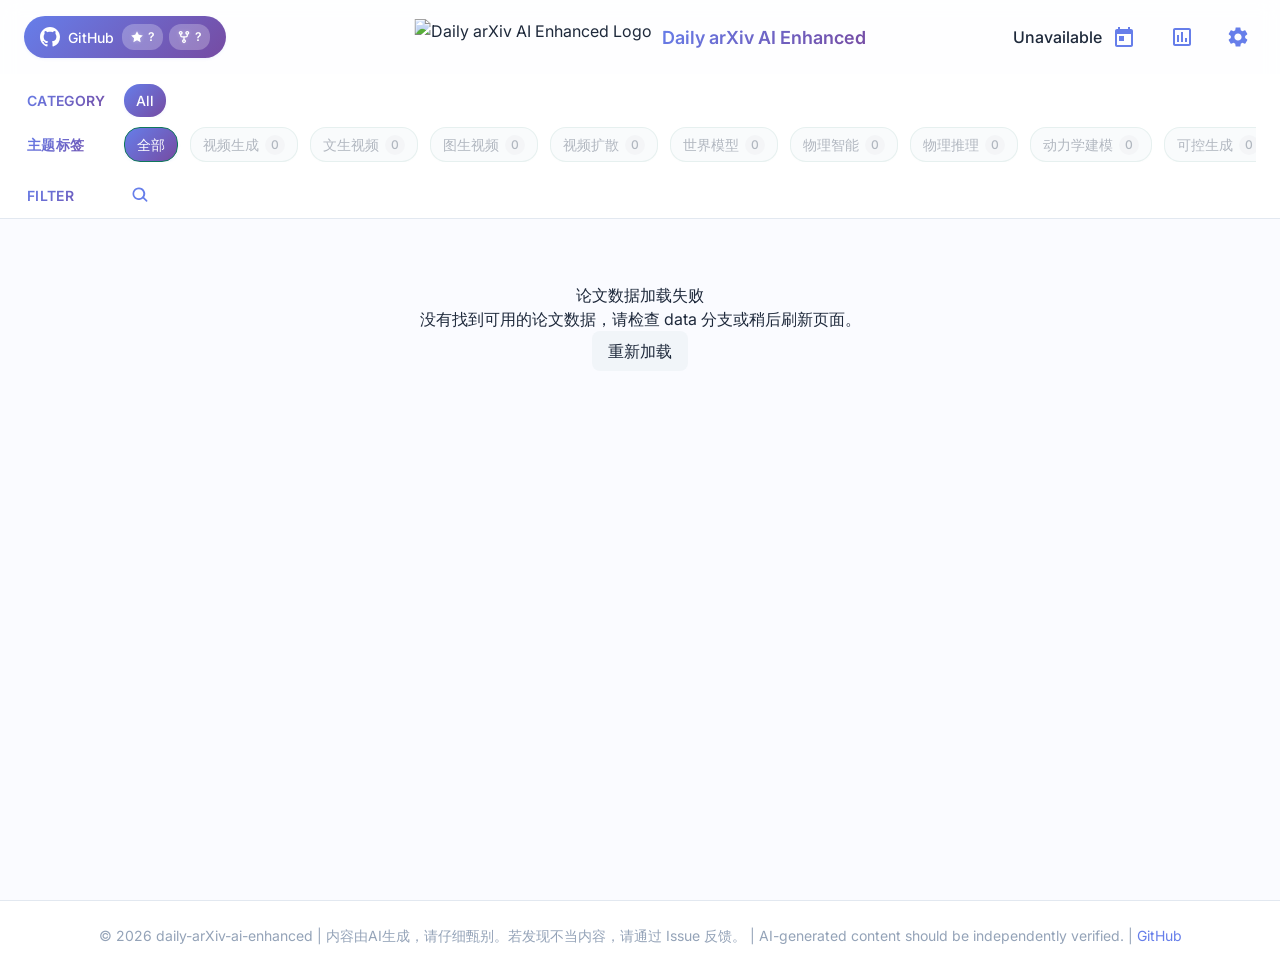
==== commit 54f5d1f2: "fix: prevent infinite loading when data request fails" ====
--- a/index.html
+++ b/index.html
@@ -16,7 +16,7 @@
     <script src="js/auth-config.js"></script>
     <script src="js/auth.js"></script>
     <!-- Data Source Configuration -->
-    <script src="js/data-config.js"></script>
+    <script src="js/data-config.js?v=1.2.0"></script>
     <script>
         // Check authentication on page load
         Auth.requireAuth();
@@ -248,7 +248,7 @@
         </svg>
     </button>
 
-    <script src="js/app.js?v=1.1.0"></script>
+    <script src="js/app.js?v=1.2.0"></script>
     <script>
         const repositoryUrl = `https://github.com/${DATA_CONFIG.repoOwner}/${DATA_CONFIG.repoName}`;
         document.getElementById('repositoryLink').href = repositoryUrl;
